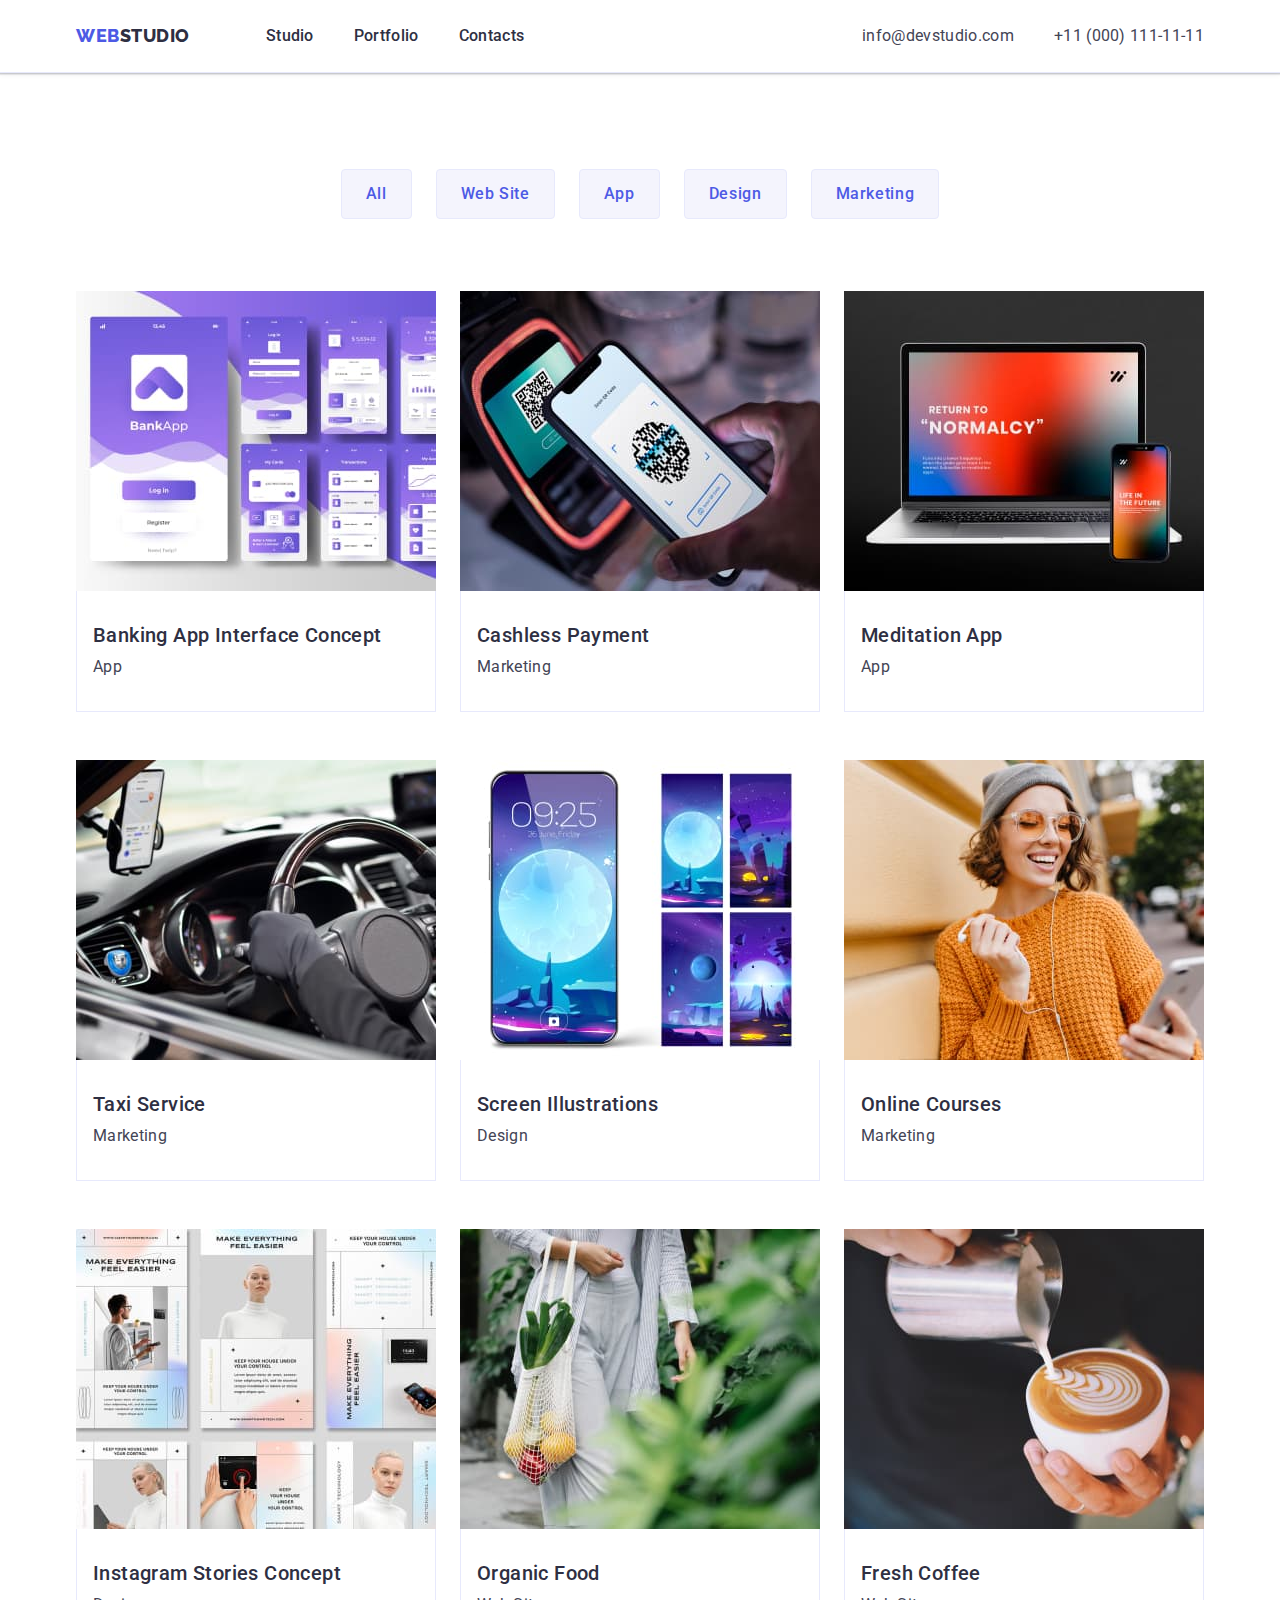
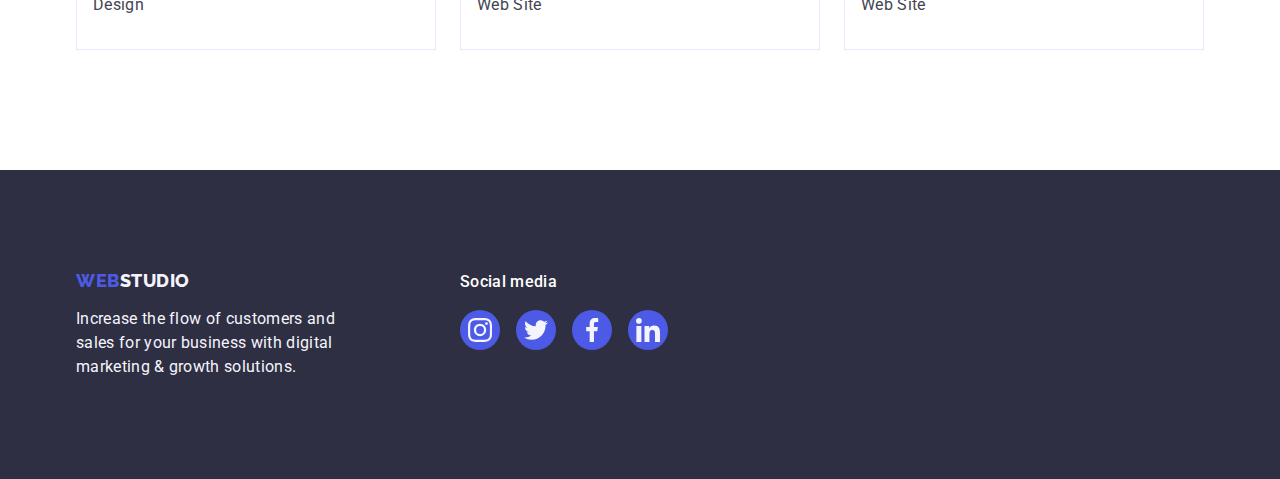
==== portfolio.html @ 5c117df6 "Initial commit" ====
<!DOCTYPE html>
<html lang="en">
<head>
    <meta charset="UTF-8">
    <meta http-equiv="X-UA-Compatible" content="IE=edge">
    <meta name="viewport" content="width=device-width, initial-scale=1.0">
    <title>hw-02</title>
    <link rel="stylesheet" href="https://cdn.jsdelivr.net/npm/modern-normalize@1.1.0/modern-normalize.min.css">
    <link rel="stylesheet" href="./css/styles.css">
    <link rel="preconnect" href="https://fonts.googleapis.com">
    <link rel="preconnect" href="https://fonts.gstatic.com" crossorigin>
    <link href="https://fonts.googleapis.com/css2?family=Raleway:wght@800&family=Roboto:wght@400;500;700;900&display=swap" rel="stylesheet">
    
</head>
<body>
    <header class="head">
        <div class="head-box container">
          <!-- nav -->
          <nav class="navigation">
            <!-- logo -->
            <a class="logo link" href="./index.html">Web<span class="colored-studio">Studio</span></a>
            <!-- navigation -->
            <ul class="list nav-list">
              <li><a class="pages link" href="./index.html">Studio</a></li>
              <li><a class="pages link" href="./portfolio.html">Portfolio</a></li>
              <li><a class="pages link" href="">Contacts</a></li>
            </ul>
          </nav>
          <!-- contact -->
          <address class="contact">
            <ul class="list contact-ul">
              <li><a class="contact-list link" href="mailto:info@devstudio.com">info@devstudio.com</a></li>
              <li><a class="contact-list link" href="tel:+110001111111">+11 (000) 111-11-11</a></li>
            </ul>
          </address>
        </div>
         
        </header>
      <!-- main information -->
      <main>
        <section class="section-main">
            <div class="container">
                <h1 class="hidden">Portfolio</h1>
                <ul class="list filter-btn">
                    <li><button class="btn" type="button">All</button></li>
                    <li><button class="btn" type="button">Web Site</button></li>
                    <li><button class="btn" type="button">App</button></li>
                    <li><button class="btn" type="button">Design</button></li>
                    <li><button class="btn" type="button">Marketing</button></li>
                </ul>
                <ul class="list catalog-ul">
                    <li class="catalog-list">
                        <a class="portfolio-catalog link" href="">
                            <img src="./images/img-portfolio-8.jpg" alt="Image not found"/>
                            <div class="catalog-item">
                                <h2 class="title-list catalog-title">Banking App Interface Concept</h2>
                                <p class="color-list text-sections">App</p>
                            </div>
                        </a>
                   
                    </li>
                    <li class="catalog-list">
                        <a class="portfolio-catalog link" href="">
                        <img src="./images/img-portfolio-7.jpg" alt="Image not found"/>
                        <div class="catalog-item">
                             <h2 class="title-list catalog-title">Cashless Payment</h2> 
                            <p class="color-list text-sections">Marketing</p>
                        </div>
                        </a>
                    
                    </li>
                    <li class="catalog-list">
                        <a class="portfolio-catalog link" href="">
                        <img src="./images/img-portfolio-6.jpg" alt="Image not found"/>
                        <div class="catalog-item">
                             <h2 class="title-list catalog-title">Meditation App</h2> 
                            <p class="color-list text-sections">App</p>
                            </div>
                        </a>
                    </li>
                    <li class="catalog-list">
                        <a class="portfolio-catalog link" href="">
                        <img src="./images/img-portfolio-5.jpg" alt="Image not found"/>
                        <div class="catalog-item">
                             <h2 class="title-list catalog-title">Taxi Service</h2> 
                            <p class="color-list text-sections">Marketing</p>
                            </div>
                        </a>
                    </li>
                    <li class="catalog-list">
                        <a class="portfolio-catalog link" href="">
                        <img src="./images/img-portfolio-4.jpg" alt="Image not found"/>
                        <div class="catalog-item">
                             <h2 class="title-list catalog-title">Screen Illustrations</h2> 
                            <p class="color-list text-sections">Design</p>
                            </div>
                        </a>
                    </li>
                    <li class="catalog-list">
                        <a class="portfolio-catalog link" href="">
                        <img src="./images/img-portfolio-3.jpg" alt="Image not found"/>
                        <div class="catalog-item">
                             <h2 class="title-list catalog-title">Online Courses</h2> 
                            <p class="color-list text-sections">Marketing</p>
                            </div>
                        </a>
                    </li>
                    <li class="catalog-list">
                        <a class="portfolio-catalog link" href="">
                        <img src="./images/img-portfolio-2.jpg" alt="Image not found"/>
                        <div class="catalog-item">
                             <h2 class="title-list catalog-title">Instagram Stories Concept</h2> 
                            <p class="color-list text-sections">Design</p>
                            </div>
                        </a>
                    </li>
                    <li class="catalog-list">
                        <a class="portfolio-catalog link" href="">
                        <img src="./images/img-portfolio-1.jpg" alt="Image not found"/>
                        <div class="catalog-item">
                             <h2 class="title-list catalog-title">Organic Food</h2> 
                            <p class="color-list text-sections">Web Site</p>
                            </div>
                        </a>
                    </li>
                    <li class="catalog-list">
                        <a class="portfolio-catalog link" href="">
                        <img src="./images/img-portfolio.jpg" alt="Image not found"/>
                        <div class="catalog-item">
                             <h2 class="title-list catalog-title">Fresh Coffee</h2> 
                            <p class="color-list text-sections">Web Site</p>
                            </div>
                        </a>
                    </li>
                </ul>
            </div>
   
        </section>
       


      </main>
      <!-- footer -->
      <footer class="foot">
        <div class="container foot-box">
          <div class="foot-box-one">
            <a class="logo link foot-link" href="./index.html">Web<span class="footer-studio">Studio</span></a>
            <p class="footer-studio foot-text">Increase the flow of customers and sales for your business with digital marketing & growth solutions.</p>
          </div>
          <div class="foot-sm">
            <p class="social-media">Social media</p>
            <!-- Social icons -->
            <ul class=" social-ul social-ul-footer list">
              <li class="social-li"> 
                <a class="social-box social-box-footer" href="https://www.instagram.com/" target="_blank" rel="noopener noreferrer">
                  <svg class="social" width="24" height="24">
                    <use href="./images/icons.svg#icon-instagram"></use>
                  </svg>
                </a>
              </li>
              <li class="social-li"> 
                <a class="social-box social-box-footer" href="https://twitter.com/twe" target="_blank" rel="noopener noreferrer">
                  <svg class="social" width="24" height="24">
                    <use href="./images/icons.svg#icon-twitter"></use>
                  </svg>
                </a>
              </li>
              <li class="social-li"> 
                <a class="social-box social-box-footer" href="https://www.linkedin.com/feed/" target="_blank" rel="noopener noreferrer">
                  <svg class="social" width="24" height="24">
                    <use href="./images/icons.svg#icon-facebook"></use>
                  </svg>
                </a>
              </li>
              <li class="social-li"> 
                <a class="social-box social-box-footer" href="https://uk-ua.facebook.com/" target="_blank" rel="noopener noreferrer">
                  <svg class="social" width="24" height="24">
                    <use href="./images/icons.svg#icon-linkedin"></use>
                  </svg>
                </a>
              </li>
            </ul>
          </div>
      </div>
        
      </footer>
</body>
</html>
---- css/styles.css ----
:root{
    --white-color:#fff;
    --slate-color:#434455;
    --iris-color:#4d5ae5;
    --navy-blye-color:#2e2f42;
    --ocean-color:#404bbf;
    --white-color:#fff;
    --cloud-color:#f4f4fd;
    --cornflower-color:#e7e9fc;
    --light-slate-color:#8E8F99;
    --green-color:#31D0AA;
}

body{
    background-color: var(--white-color);
    font-family: "Roboto", sans-serif;
    color: var(--slate-color);
}
h1,
h2,
h3,
h4,
p,
li{
    margin-top: 0;
    margin-bottom: 0;
    padding: 0;
}
.container{
    width: 1158px;
    padding: 0 15px;
    margin: 0 auto;
    
}
img {
    display: block;
}
.head{
    border-bottom: 1px solid var(--cornflower-color);
    box-shadow:0px 2px 1px rgba(46, 47, 66, 0.08), 0px 1px 1px rgba(46, 47, 66, 0.16), 0px 1px 6px rgba(46, 47, 66, 0.08);
}
.head-box{
    display: flex;
    align-items: center;

}

.navigation{
    display: flex; 
    align-items: center;
}
.logo{
    font-family: "Raleway", sans-serif;
    font-weight: 800;
    font-size: 18px;
    line-height: 1.17;
    letter-spacing: 0.03em;
    text-transform: uppercase;
    color:var(--iris-color);
    margin-right: 76px;

}
.link{
    text-decoration: none
}
.list{
    list-style: none;

}

.colored-studio{
    color: var(--navy-blye-color);
}
.contact{
    font-style: normal;
    margin-left: auto;
}
.nav-list{
    display: flex;
    gap: 40px;
    padding-left: 0;
    margin: 0;
}
.pages{
    display: block;
    font-weight: 500;
    font-size: 16px;
    line-height: 1.5;
    letter-spacing: 0.02em;
    color:var(--navy-blye-color);
    padding-top: 24px;
    padding-bottom: 24px;

}
.contact-ul{
    display: flex;
    gap: 40px;
    padding: 0;
    margin: 0;
}
.contact-list{
    font-size: 16px;
    line-height: 1.5;
    letter-spacing: 0.02em;
    color:var(--slate-color) ;
    padding-top: 24px;
    padding-bottom: 24px;
}
.color-list{
    color:var(--slate-color) ;
}

.pages:hover, .pages:focus,
.contact-list:hover, .contact-list:focus{
    color:  var(--ocean-color);
}
.section-one{
    background-image: linear-gradient(rgba(46, 47, 66, 0.7), rgba(46, 47, 66, 0.7)), url(../images/people-office.jpg); 
    padding-top: 188px;
    padding-bottom: 188px;
    max-width: 1440px;
    background-repeat: no-repeat;
    background-position: center;
    background-size: cover;
    margin: 0 auto;
}
.heading{
    font-size: 56px;
    line-height: 1.07;
    text-align: center;
    letter-spacing: 0.02em;
    color:var(--white-color);
    max-width: 496px; 
    margin-left: auto;
    margin-right: auto;
    margin-bottom: 48px;
}
.button-one{
    background-color: var(--iris-color);
    font-family: "Roboto", sans-serif;
    font-weight: 500;
    font-size: 16px;
    line-height: 1.5;
    letter-spacing: 0.04em ;
    color: var(--white-color);
    cursor: pointer;
    display: block;
    min-width: 169px;
    height: 56px;
    border: none;
    background-color: var(--iris-color); 
    border-radius: 4px;
    margin-left: auto;
    margin-right: auto;
}
.button-one:hover, .button-one:focus{
    background-color: var(--ocean-color) 
}
.section-two{
    padding-top: 120px;
    padding-bottom: 120px;
}
.hidden{
    position: absolute;
    width: 1px;
    height: 1px;
    margin: -1px;
    border: 0;
    padding: 0;
    white-space: nowrap;
    clip-path: inset(100%);
    clip: rect(0 0 0 0);
    overflow: hidden;
}
.sc-two-ul{
    display: flex;
    gap: 24px;
    margin-top: 0;
    margin-bottom: 0;
    padding: 0;
}
.sc-two-lists{
    width: calc((100% - 3 * 24px) / 4);
}
.sc-two-box{
    display: flex;
    justify-content: center;
    padding-top: 20px;
    padding-bottom: 20px;
    background-color: var(--cloud-color);
    border-radius: 4px;
    margin-bottom: 8px;
    align-items: center;
    height: 112px;
}

.title-list{
    font-weight: 500;
    font-size: 20px;
    line-height: 1.2;
    letter-spacing: 0.02em;
    color:var(--navy-blye-color);
    margin-top: 0;
    margin-bottom: 0;
    padding: 0;
}
.sc-two-title{
    margin-bottom: 8px;
}
.text-sections{
    font-size: 16px;
    line-height: 1.5;
    letter-spacing: 0.02em;

}
.section-three{
    padding-bottom: 120px;
}
.title-sections{
    font-size: 36px;
    line-height: 1.11;
    text-align: center;
    letter-spacing: 0.02em;
    text-transform: capitalize;
    color:var(--navy-blye-color);
    margin-top: 0;
}
.sc-three-title{
    margin-bottom: 72px
}
.sc-three-ul{
    display: flex; 
    gap: 24px;
    margin-top: 0;
    margin-bottom: 0;
    padding: 0;
}
.sc-three-list{
    width: calc((100% - 48px) / 3); 
}
.section-four{
    background-color: var(--cloud-color);
    padding-top: 120px;
    padding-bottom: 120px;

}
.title-mb{
    margin-bottom: 72px;
    line-height: 1.1;
}
.sc-four-ul{
    display: flex; 
    gap: 24px;
    margin-top: 0;
    margin-bottom: 0;
    padding: 0;
}
.list-four{
    width: calc((100% - 72px) / 4);
    background-color: var(--white-color);
    border-top-left-radius: 0px; 
    border-top-right-radius: 0px; 
    border-bottom-right-radius: 4px; 
    border-bottom-left-radius: 4px;
    box-shadow:0px 1px 6px rgba(46, 47, 66, 0.08), 0px 1px 1px rgba(46, 47, 66, 0.16), 0px 2px 1px rgba(46, 47, 66, 0.08); 
}
.sc-four-box{
    padding-top: 32px;
    padding-bottom: 32px; 


}
.social{
    fill:var(--cloud-color);
}
.sc-four-name{
    text-align: center; 
    margin-bottom: 8px;
}
.sc-four-text{
    text-align: center;
    margin-bottom: 8px;
}
.social-ul{
    display: flex;
    padding: 0;
    margin: 0;
    justify-content: center;
    gap: 24px;
}

.social-box{
   
    display: flex;
    width: 40px;
    height: 40px;
    border-radius: 50%;
    background: var(--iris-color);
    justify-content: center;
    align-items: center;
}
.social-box:hover,
.social-box:focus{
    background-color: var(--ocean-color);
}
.social-box-footer:hover,
.social-box-footer:focus{
    background-color: var(--green-color);
}

.section-five{
    padding-top: 120px;
    padding-bottom: 120px;
}
.sc-five-ul{
    display: flex;
    padding: 0;
    margin: 0;
    justify-content: center;
    gap: 24px;
}
.sc-five-icons{
    display: flex;
    width:168px;
    height:88px;
    border: 1px solid var(--light-slate-color);
    border-radius: 4px;
    justify-content: center;
    align-items: center;
    color: var(--light-slate-color);
}
.sc-five-icons:hover,
.sc-five-icons:focus{
    border: 1px solid var(--ocean-color);
    color:var(--ocean-color);
}
.customers-icons{
    fill: currentColor; 
}

.foot{
    
    background-color:var(--navy-blye-color);
    padding-top: 100px;
    padding-bottom: 100px;
}
.foot-link{
    display: inline-block;
    margin-bottom: 16px;
    margin-right: 0;
}
.foot-text{
    max-width: 264px;
    font-family: 'Roboto';
    font-style: normal;
    font-weight: 400;
    font-size: 16px;
    line-height: 24px;
    letter-spacing: 0.02em;
    color: var(--cloud-color);
}
.foot-box{
    display: flex;
    align-items: baseline;
   
}
.footer-studio{
    color: var(--cloud-color);
}
.foot-box-one{
    margin-right: 120px;
}

.social-ul-footer{
    gap: 16px;
}

.social-media{
font-family: 'Roboto';
font-style: normal;
font-weight: 500;
font-size: 16px;
line-height: 24px;
letter-spacing: 0.02em;
color: var(--white-color);
margin-bottom: 16px;
}
.section-main{
    padding-top: 96px; 
    padding-bottom: 120px;
}
.filter-btn{
    display: flex;
    justify-content: center;
    gap: 24px;
    margin-bottom: 72px;
    margin-top: 0;
    padding: 0;
}
.btn{
    font-family: "Roboto", sans-serif;
    font-weight: 500;
    font-size: 16px;
    line-height: 1.5;
    letter-spacing: 0.04em;
    color:var(--iris-color);
    background-color:var(--cloud-color);
    cursor: pointer;
    padding-top: 12px;
    padding-bottom: 12px; 
    padding-left: 24px; 
    padding-right: 24px;
    border: 1px solid var(--cornflower-color);
    border-radius: 4px;
}
.btn:hover, .btn:focus{
    box-shadow: 0px 3px 1px rgba(0, 0, 0, 0.1), 0px 2px 1px rgba(0, 0, 0, 0.08), 0px 2px 2px rgba(0, 0, 0, 0.12);
    color: var(--white-color);
    background-color: var(--ocean-color) ;
    border: 1px solid transparent;
}

.catalog-ul{
    display: flex;
    flex-wrap: wrap;
    column-gap: 24px; 
    row-gap: 48px;
    margin-top: 0;
    margin-bottom: 0;
    padding: 0;
}
.portfolio-catalog{
    display: block;
}
.portfolio-catalog:hover,
.portfolio-catalog:focus{box-shadow:0px 1px 6px rgba(46, 47, 66, 0.08), 0px 1px 1px rgba(46, 47, 66, 0.16), 0px 2px 1px rgba(46, 47, 66, 0.08); }
.catalog-list{
    flex-basis: calc((100% - 48px) / 3);
}
.catalog-item{
    padding: 32px 16px;
    border: 1px solid var(--cornflower-color);
    border-top: none;
 
}
.catalog-title{
    margin-bottom: 8px
}
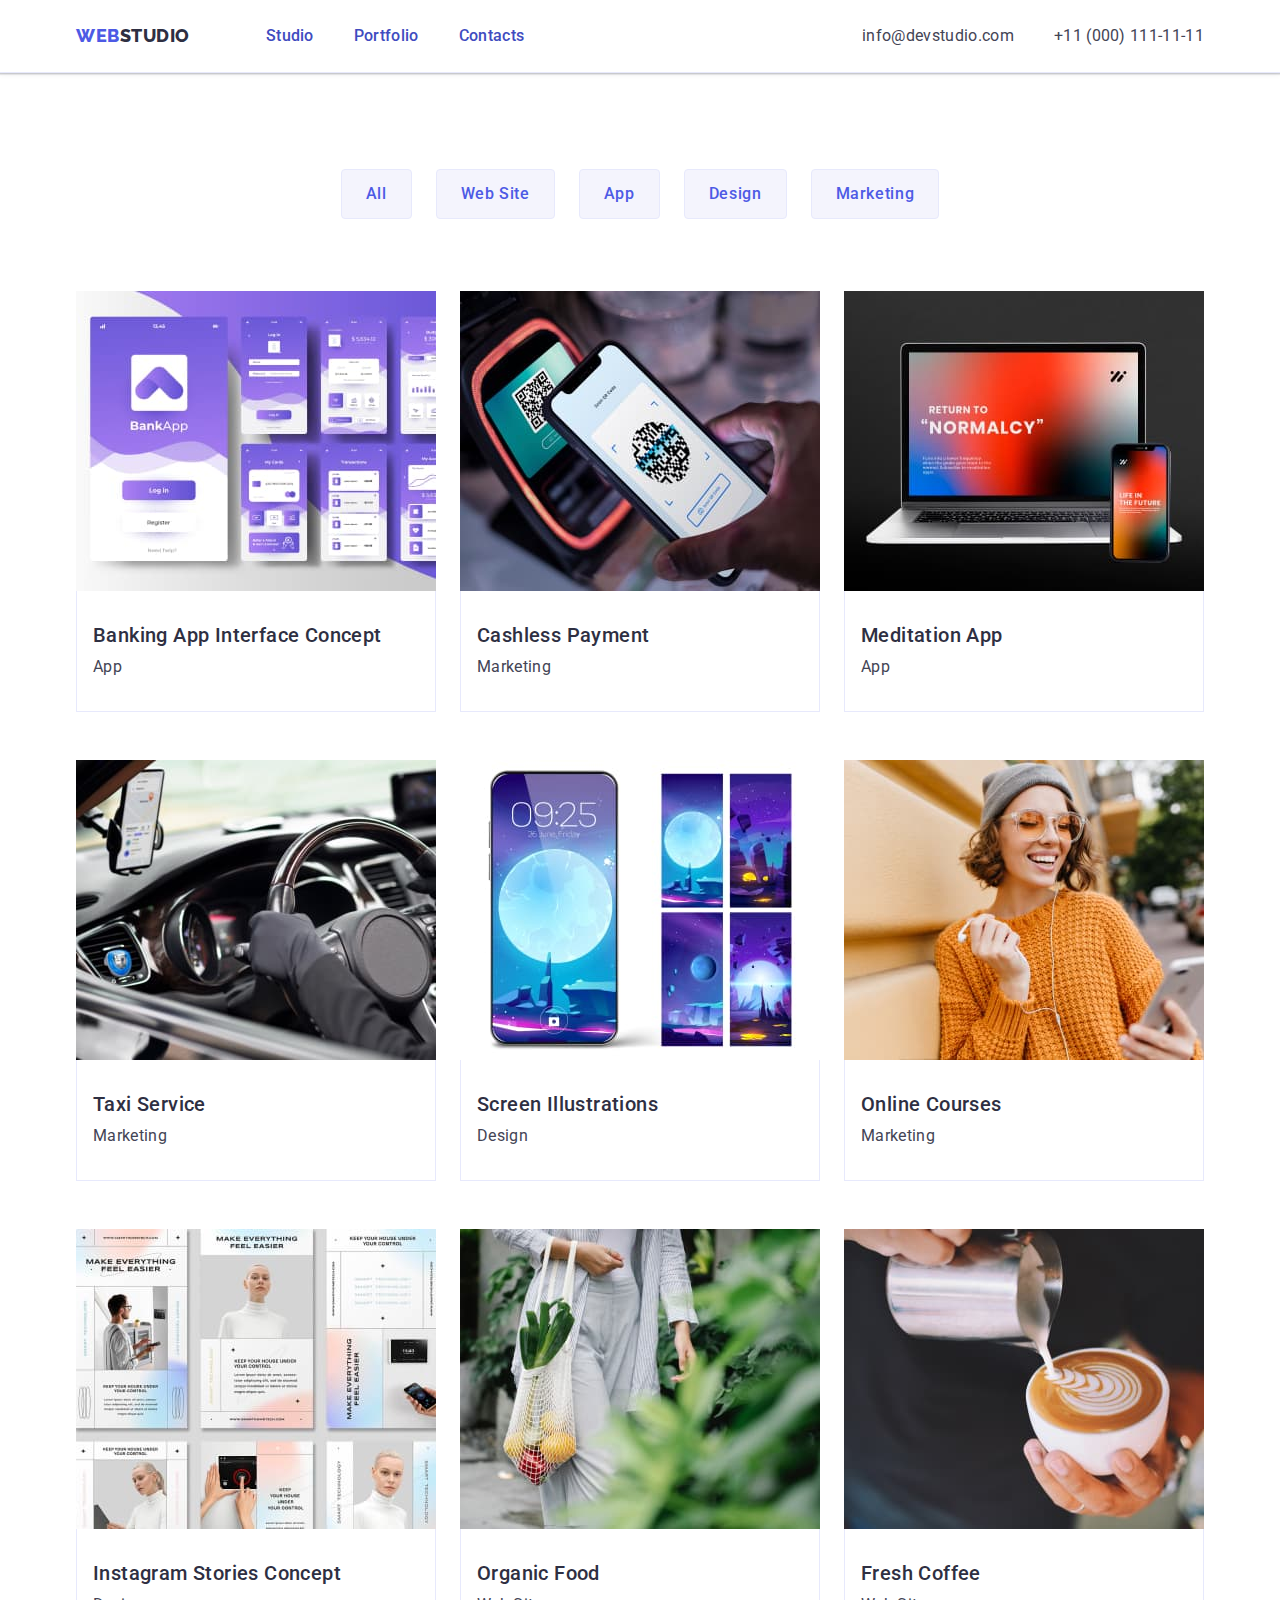
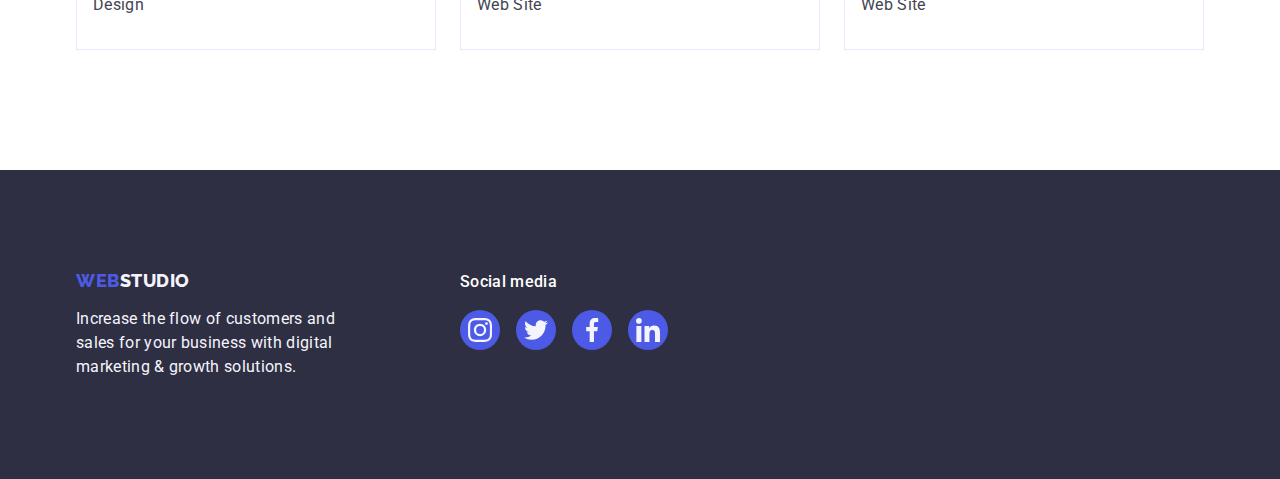
==== commit 23caa982: "a" ====
--- a/portfolio.html
+++ b/portfolio.html
@@ -184,5 +184,6 @@
       </div>
         
       </footer>
+      <script src="./js/modal.js"></script>
 </body>
 </html>--- a/css/styles.css
+++ b/css/styles.css
@@ -83,6 +83,7 @@
     margin: 0;
 }
 .pages{
+    position: relative;
     display: block;
     font-weight: 500;
     font-size: 16px;
@@ -91,7 +92,17 @@
     color:var(--navy-blye-color);
     padding-top: 24px;
     padding-bottom: 24px;
-
+    color: #404bbf; 
+    transition :250ms cubic-bezier(0.4, 0, 0.2, 1) ;
+}
+.pages::after{
+    content: '' ;
+    position: absolute; 
+    left: 0;
+    bottom: -1px;
+    height: 4px;
+    background-color: #404bbf; 
+    border-radius: 2px; 
 }
 .contact-ul{
     display: flex;
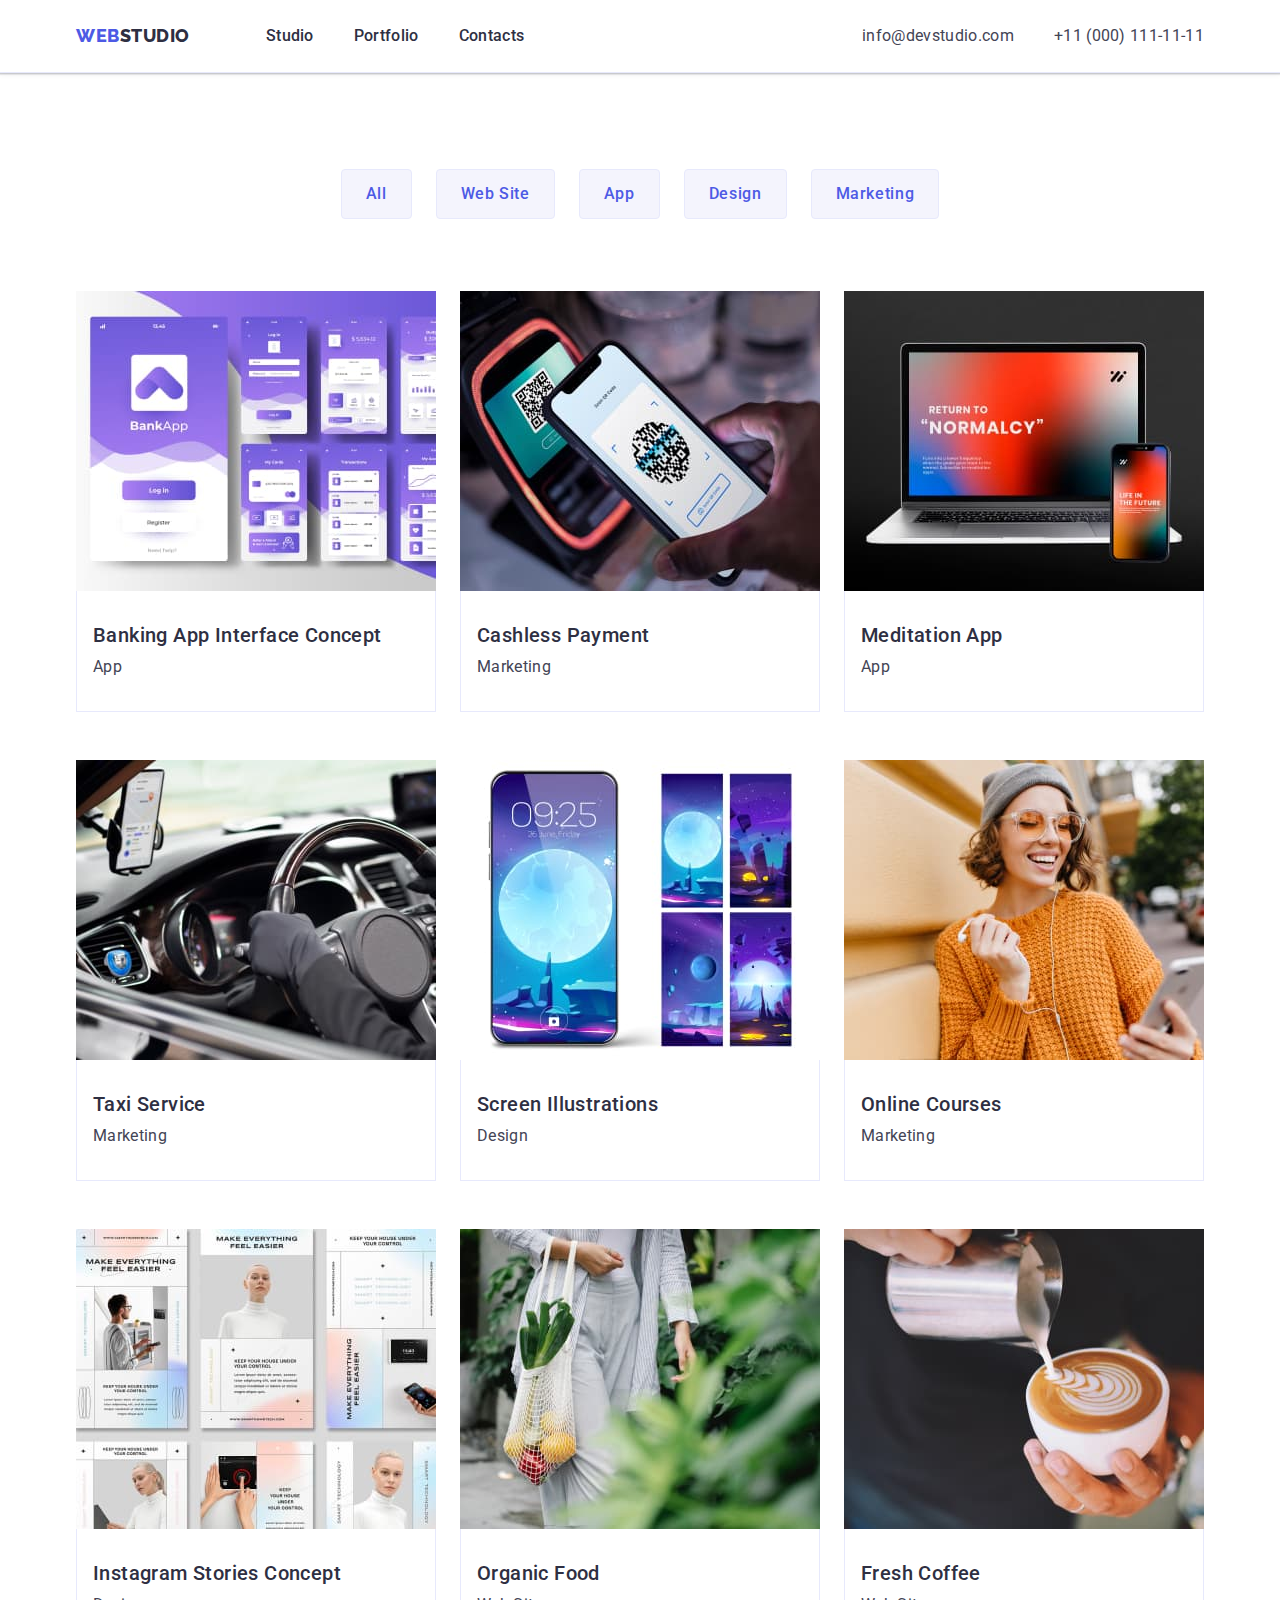
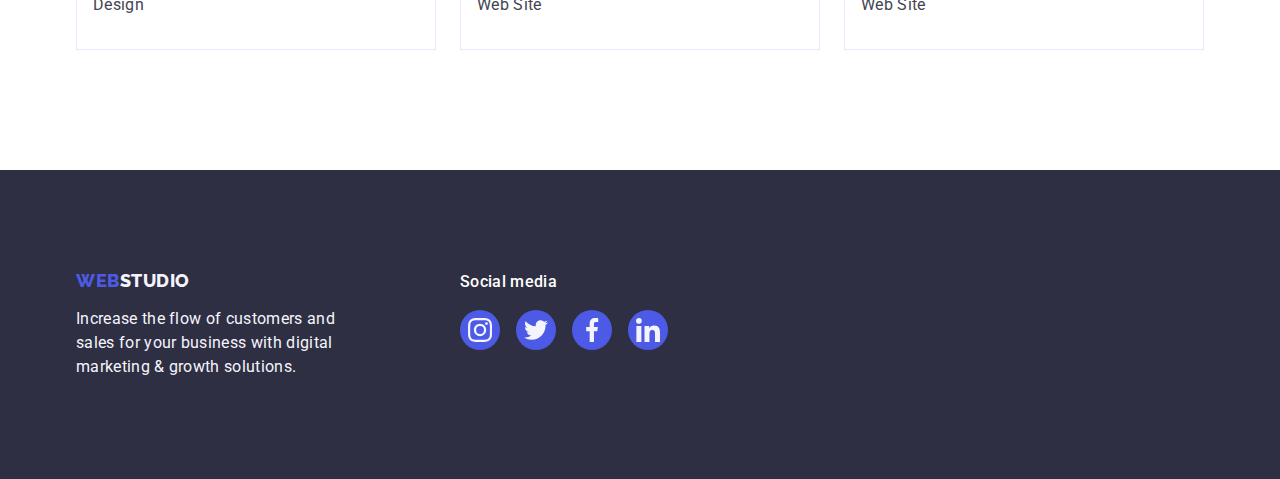
==== commit 2c99f12e: "c" ====
--- a/portfolio.html
+++ b/portfolio.html
@@ -184,6 +184,6 @@
       </div>
         
       </footer>
-      <script src="./js/modal.js"></script>
+
 </body>
 </html>--- a/css/styles.css
+++ b/css/styles.css
@@ -10,6 +10,7 @@
     --cornflower-color:#e7e9fc;
     --light-slate-color:#8E8F99;
     --green-color:#31D0AA;
+    --maybe-white:#fcfcfc;
 }
 
 body{
@@ -92,7 +93,6 @@
     color:var(--navy-blye-color);
     padding-top: 24px;
     padding-bottom: 24px;
-    color: #404bbf; 
     transition :250ms cubic-bezier(0.4, 0, 0.2, 1) ;
 }
 .pages::after{
@@ -101,7 +101,7 @@
     left: 0;
     bottom: -1px;
     height: 4px;
-    background-color: #404bbf; 
+    background-color: var(--ocean-color); 
     border-radius: 2px; 
 }
 .contact-ul{
@@ -117,6 +117,8 @@
     color:var(--slate-color) ;
     padding-top: 24px;
     padding-bottom: 24px;
+    transition :250ms cubic-bezier(0.4, 0, 0.2, 1) ;
+    
 }
 .color-list{
     color:var(--slate-color) ;
@@ -164,6 +166,7 @@
     border-radius: 4px;
     margin-left: auto;
     margin-right: auto;
+    transition :background-color 250ms cubic-bezier(0.4, 0, 0.2, 1); 
 }
 .button-one:hover, .button-one:focus{
     background-color: var(--ocean-color) 
@@ -310,6 +313,7 @@
     background: var(--iris-color);
     justify-content: center;
     align-items: center;
+    transition :background-color 250ms cubic-bezier(0.4, 0, 0.2, 1); 
 }
 .social-box:hover,
 .social-box:focus{
@@ -340,6 +344,7 @@
     justify-content: center;
     align-items: center;
     color: var(--light-slate-color);
+    transition : border-color 250ms cubic-bezier(0.4, 0, 0.2, 1), color 250ms cubic-bezier(0.4, 0, 0.2, 1); 
 }
 .sc-five-icons:hover,
 .sc-five-icons:focus{
@@ -458,3 +463,60 @@
 .catalog-title{
     margin-bottom: 8px
 }
+.modal-box{
+    position: fixed;
+    top: 0;
+    left: 0;
+    width: 100%;
+    height: 100%;
+    background-color: rgba(46, 47, 66, 0.4);
+    transition: opacity 250ms cubic-bezier(0.4, 0, 0.2, 1), visibility 250ms cubic-bezier(0.4, 0, 0.2, 1);
+
+}
+.is-hidden{
+    opacity: 0;
+    visibility: hidden;
+    pointer-events: none; 
+}
+.modal-window{
+    position: absolute;
+    top: 50%;
+    left: 50%;
+    transform: translate(-50%, -50%) scale(1); 
+    width: 408px;
+    min-height: 576px;
+    background: var(--maybe-white); 
+    box-shadow:0px 1px 1px rgba(0, 0, 0, 0.14), 0px 1px 3px rgba(0, 0, 0, 0.12), 0px 2px 1px rgba(0, 0, 0, 0.2);
+    border-radius: 4px; 
+    transition: transform 250ms cubic-bezier(0.4, 0, 0.2, 1);
+}
+.modal-button{
+    position: absolute; 
+    top:24px;
+    right: 24px;
+    width: 24px;
+    height: 24px;
+    border-radius: 50%;
+    display: flex; 
+    align-items: center;
+    justify-content: center; 
+    background-color: var(--cornflower-color); 
+    border: 1px solid rgba(0, 0, 0, 0.1); 
+    padding: 0; 
+    cursor: pointer; 
+    transition: background-color 250ms cubic-bezier(0.4, 0, 0.2, 1), border 250ms cubic-bezier(0.4, 0, 0.2, 1);
+}
+.modal-button:hover,
+.modal-button:focus{
+    background-color: var(--ocean-color);
+    border: none; 
+    fill: var(--white-color);
+}
+.modal-close-svg{
+    transition: fill 250ms cubic-bezier(0.4, 0, 0.2, 1); 
+}
+.modal-close-svg:hover,
+.modal-close-svg:focus{
+    fill: currentColor; 
+    fill: var(--white-color);
+}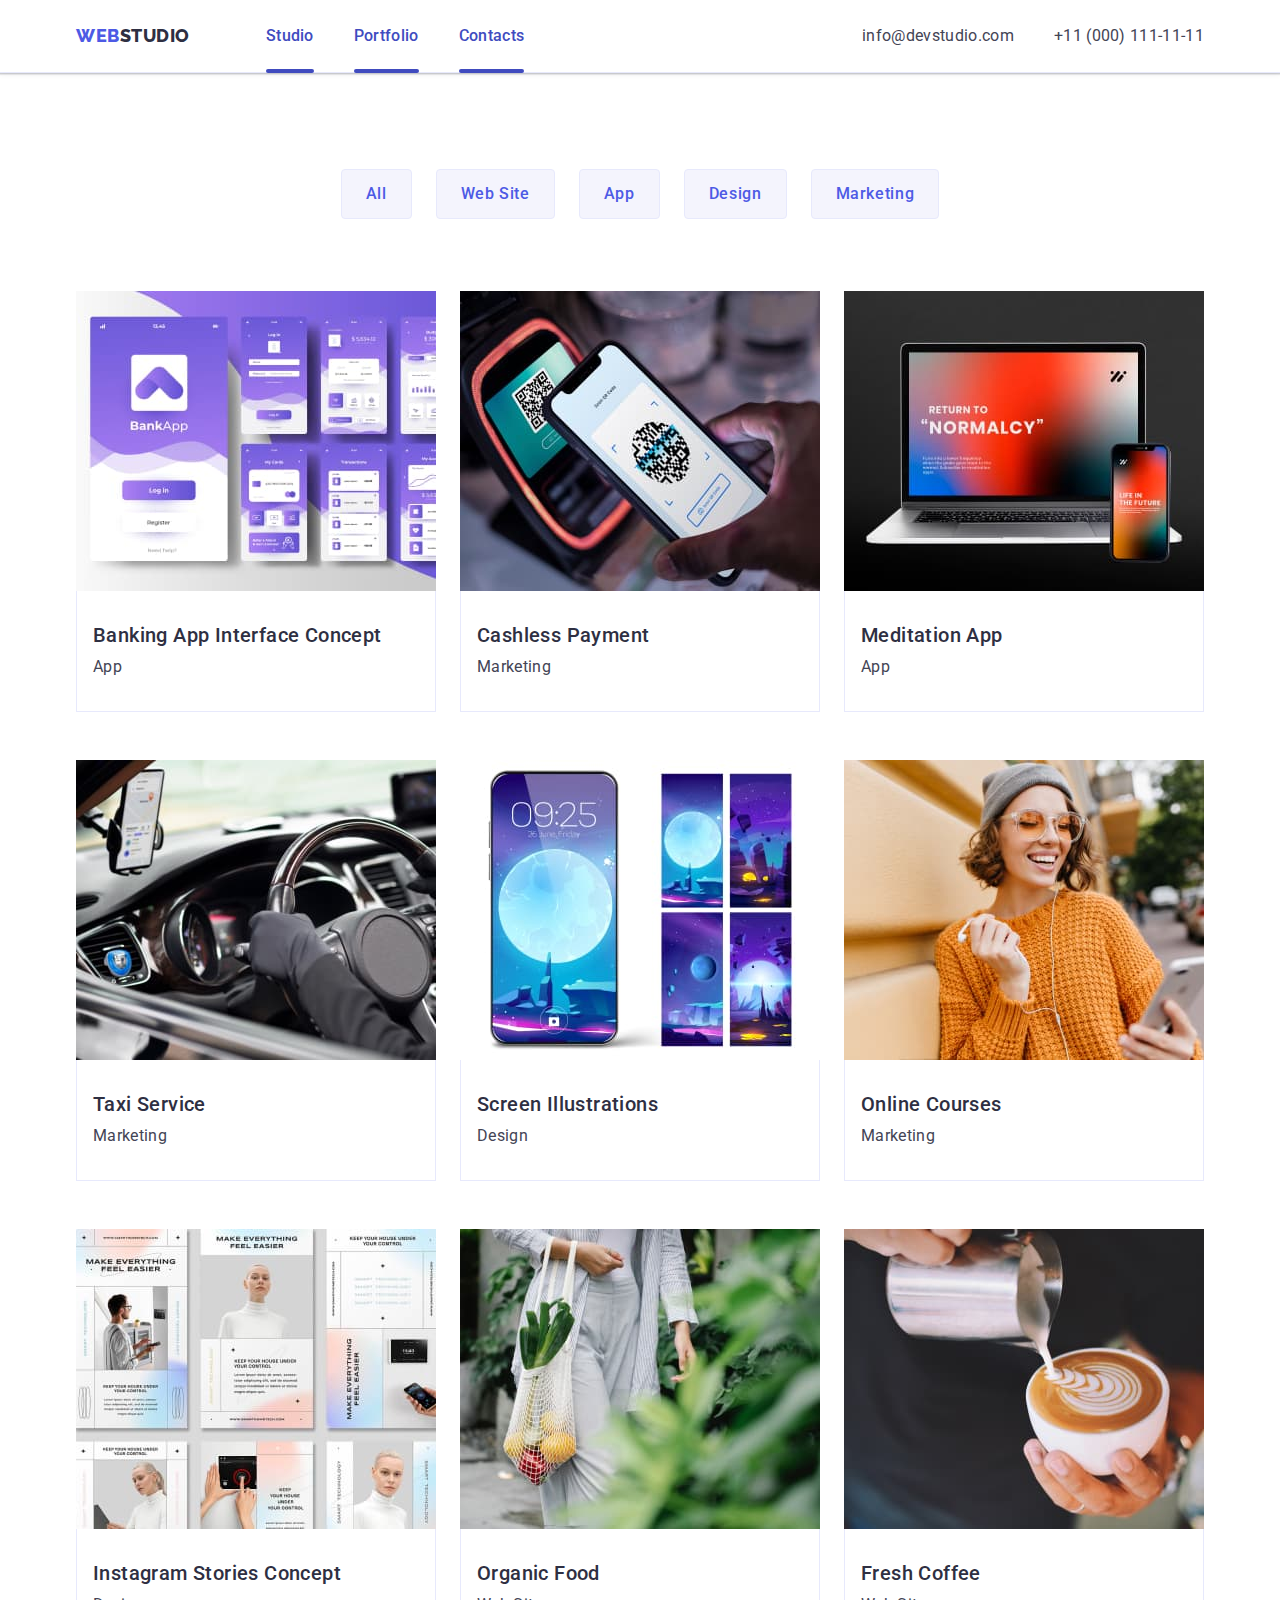
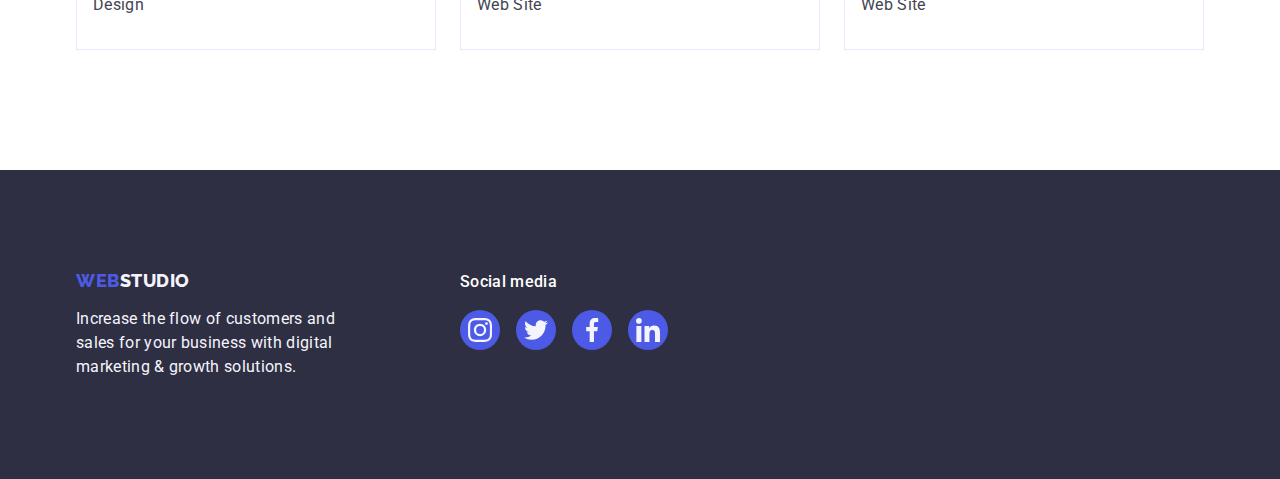
==== commit f1913538: "c" ====
--- a/portfolio.html
+++ b/portfolio.html
@@ -21,9 +21,9 @@
             <a class="logo link" href="./index.html">Web<span class="colored-studio">Studio</span></a>
             <!-- navigation -->
             <ul class="list nav-list">
-              <li><a class="pages link" href="./index.html">Studio</a></li>
-              <li><a class="pages link" href="./portfolio.html">Portfolio</a></li>
-              <li><a class="pages link" href="">Contacts</a></li>
+              <li><a class="pages link active" href="./index.html">Studio</a></li>
+              <li><a class="pages link active" href="./portfolio.html">Portfolio</a></li>
+              <li><a class="pages link active" href="">Contacts</a></li>
             </ul>
           </nav>
           <!-- contact -->
@@ -51,7 +51,14 @@
                 <ul class="list catalog-ul">
                     <li class="catalog-list">
                         <a class="portfolio-catalog link" href="">
+                            <div  class="box-text">
                             <img src="./images/img-portfolio-8.jpg" alt="Image not found"/>
+                            <p class="text-animations">
+                    14 Stylish and User-Friendly App Design Concepts · Task
+                    Manager App · Calorie Tracker App · Exotic Fruit Ecommerce
+                    App · Cloud Storage App
+                        </p>
+                            </div>
                             <div class="catalog-item">
                                 <h2 class="title-list catalog-title">Banking App Interface Concept</h2>
                                 <p class="color-list text-sections">App</p>
@@ -61,7 +68,14 @@
                     </li>
                     <li class="catalog-list">
                         <a class="portfolio-catalog link" href="">
+                            <div  class="box-text">
                         <img src="./images/img-portfolio-7.jpg" alt="Image not found"/>
+                        <p class="text-animations">
+                    14 Stylish and User-Friendly App Design Concepts · Task
+                    Manager App · Calorie Tracker App · Exotic Fruit Ecommerce
+                    App · Cloud Storage App
+                        </p>
+                            </div>
                         <div class="catalog-item">
                              <h2 class="title-list catalog-title">Cashless Payment</h2> 
                             <p class="color-list text-sections">Marketing</p>
@@ -71,7 +85,14 @@
                     </li>
                     <li class="catalog-list">
                         <a class="portfolio-catalog link" href="">
+                            <div  class="box-text">
                         <img src="./images/img-portfolio-6.jpg" alt="Image not found"/>
+                        <p class="text-animations">
+                    14 Stylish and User-Friendly App Design Concepts · Task
+                    Manager App · Calorie Tracker App · Exotic Fruit Ecommerce
+                    App · Cloud Storage App
+                        </p>
+                            </div>
                         <div class="catalog-item">
                              <h2 class="title-list catalog-title">Meditation App</h2> 
                             <p class="color-list text-sections">App</p>
@@ -80,7 +101,14 @@
                     </li>
                     <li class="catalog-list">
                         <a class="portfolio-catalog link" href="">
+                            <div  class="box-text">
                         <img src="./images/img-portfolio-5.jpg" alt="Image not found"/>
+                        <p class="text-animations">
+                    14 Stylish and User-Friendly App Design Concepts · Task
+                    Manager App · Calorie Tracker App · Exotic Fruit Ecommerce
+                    App · Cloud Storage App
+                        </p>
+                            </div>
                         <div class="catalog-item">
                              <h2 class="title-list catalog-title">Taxi Service</h2> 
                             <p class="color-list text-sections">Marketing</p>
@@ -89,7 +117,14 @@
                     </li>
                     <li class="catalog-list">
                         <a class="portfolio-catalog link" href="">
+                            <div  class="box-text">
                         <img src="./images/img-portfolio-4.jpg" alt="Image not found"/>
+                        <p class="text-animations">
+                    14 Stylish and User-Friendly App Design Concepts · Task
+                    Manager App · Calorie Tracker App · Exotic Fruit Ecommerce
+                    App · Cloud Storage App
+                        </p>
+                            </div>
                         <div class="catalog-item">
                              <h2 class="title-list catalog-title">Screen Illustrations</h2> 
                             <p class="color-list text-sections">Design</p>
@@ -98,7 +133,14 @@
                     </li>
                     <li class="catalog-list">
                         <a class="portfolio-catalog link" href="">
+                            <div  class="box-text">
                         <img src="./images/img-portfolio-3.jpg" alt="Image not found"/>
+                        <p class="text-animations">
+                    14 Stylish and User-Friendly App Design Concepts · Task
+                    Manager App · Calorie Tracker App · Exotic Fruit Ecommerce
+                    App · Cloud Storage App
+                        </p>
+                            </div>
                         <div class="catalog-item">
                              <h2 class="title-list catalog-title">Online Courses</h2> 
                             <p class="color-list text-sections">Marketing</p>
@@ -107,7 +149,14 @@
                     </li>
                     <li class="catalog-list">
                         <a class="portfolio-catalog link" href="">
+                            <div  class="box-text">
                         <img src="./images/img-portfolio-2.jpg" alt="Image not found"/>
+                        <p class="text-animations">
+                    14 Stylish and User-Friendly App Design Concepts · Task
+                    Manager App · Calorie Tracker App · Exotic Fruit Ecommerce
+                    App · Cloud Storage App
+                        </p>
+                            </div>
                         <div class="catalog-item">
                              <h2 class="title-list catalog-title">Instagram Stories Concept</h2> 
                             <p class="color-list text-sections">Design</p>
@@ -116,7 +165,14 @@
                     </li>
                     <li class="catalog-list">
                         <a class="portfolio-catalog link" href="">
+                            <div  class="box-text">
                         <img src="./images/img-portfolio-1.jpg" alt="Image not found"/>
+                        <p class="text-animations">
+                    14 Stylish and User-Friendly App Design Concepts · Task
+                    Manager App · Calorie Tracker App · Exotic Fruit Ecommerce
+                    App · Cloud Storage App
+                        </p>
+                            </div>
                         <div class="catalog-item">
                              <h2 class="title-list catalog-title">Organic Food</h2> 
                             <p class="color-list text-sections">Web Site</p>
@@ -125,7 +181,14 @@
                     </li>
                     <li class="catalog-list">
                         <a class="portfolio-catalog link" href="">
+                            <div  class="box-text">
                         <img src="./images/img-portfolio.jpg" alt="Image not found"/>
+                        <p class="text-animations">
+                    14 Stylish and User-Friendly App Design Concepts · Task
+                    Manager App · Calorie Tracker App · Exotic Fruit Ecommerce
+                    App · Cloud Storage App
+                        </p>
+                            </div>
                         <div class="catalog-item">
                              <h2 class="title-list catalog-title">Fresh Coffee</h2> 
                             <p class="color-list text-sections">Web Site</p>
--- a/css/styles.css
+++ b/css/styles.css
@@ -93,17 +93,37 @@
     color:var(--navy-blye-color);
     padding-top: 24px;
     padding-bottom: 24px;
-    transition :250ms cubic-bezier(0.4, 0, 0.2, 1) ;
-}
-.pages::after{
-    content: '' ;
-    position: absolute; 
-    left: 0;
-    bottom: -1px;
-    height: 4px;
-    background-color: var(--ocean-color); 
-    border-radius: 2px; 
-}
+    transition : color 250ms cubic-bezier(0.4, 0, 0.2, 1);
+    
+}
+.pages:hover,
+.pages:focus {
+  color: #404bbf;
+}
+.pages::after {
+  position: absolute;
+  left: 0;
+  bottom: 0;
+  content: "";
+  width: 100%;
+  height: 4px;
+  background-color: #404bbf;
+  border-radius: 2px;
+  bottom: -1px; 
+  transform: scaleX(0);
+  transition: transform 250ms cubic-bezier(0.4, 0, 0.2, 1);
+}
+.pages:hover::after,
+.pages:focus::after {
+  transform: scaleX(1);
+}
+.pages.active::after {
+    transform: scaleX(1);
+  }
+  .active {
+    color: #404bbf;
+  }
+  
 .contact-ul{
     display: flex;
     gap: 40px;
@@ -117,7 +137,7 @@
     color:var(--slate-color) ;
     padding-top: 24px;
     padding-bottom: 24px;
-    transition :250ms cubic-bezier(0.4, 0, 0.2, 1) ;
+    transition : color 250ms cubic-bezier(0.4, 0, 0.2, 1);
     
 }
 .color-list{
@@ -429,6 +449,7 @@
     padding-right: 24px;
     border: 1px solid var(--cornflower-color);
     border-radius: 4px;
+    transition :color 250ms cubic-bezier(0.4, 0, 0.2, 1), background-color 250ms cubic-bezier(0.4, 0, 0.2, 1), border-color 250ms cubic-bezier(0.4, 0, 0.2, 1), box-shadow 250ms cubic-bezier(0.4, 0, 0.2, 1); 
 }
 .btn:hover, .btn:focus{
     box-shadow: 0px 3px 1px rgba(0, 0, 0, 0.1), 0px 2px 1px rgba(0, 0, 0, 0.08), 0px 2px 2px rgba(0, 0, 0, 0.12);
@@ -448,9 +469,49 @@
 }
 .portfolio-catalog{
     display: block;
+    transition: box-shadow 250ms cubic-bezier(0.4, 0, 0.2, 1);
 }
 .portfolio-catalog:hover,
 .portfolio-catalog:focus{box-shadow:0px 1px 6px rgba(46, 47, 66, 0.08), 0px 1px 1px rgba(46, 47, 66, 0.16), 0px 2px 1px rgba(46, 47, 66, 0.08); }
+.box-text{
+    position: relative;
+    overflow: hidden;
+}
+.text-animations{
+    line-height: 1.5; 
+    letter-spacing: 0.02em; 
+    color: #f4f4fd; 
+    padding: 40px 32px; 
+    position: absolute;
+    top: 0;
+    left: 0;
+    width: 100%;
+    height: 100%;
+    background-color: #4d5ae5;
+    transform: translatey(100%);
+    transition: transform 250ms cubic-bezier(0.4, 0, 0.2, 1);
+}
+.portfolio-catalog:hover .text-animations
+ {
+  transform:translateY(0%);
+}
+
+.portfolio-catalog:focus .text-animations{
+  transform: translateY(0%);
+  
+}
+
+
+.text-animations >p {
+  width: 296px;
+  min-height: 96px;
+  line-height: 1.5;
+  font-weight: 400;
+  font-size: 16px;
+  letter-spacing: 0.02em;
+  padding: 40px 32px;
+  color: #f4f4fd;
+}
 .catalog-list{
     flex-basis: calc((100% - 48px) / 3);
 }
@@ -460,6 +521,7 @@
     border-top: none;
  
 }
+
 .catalog-title{
     margin-bottom: 8px
 }
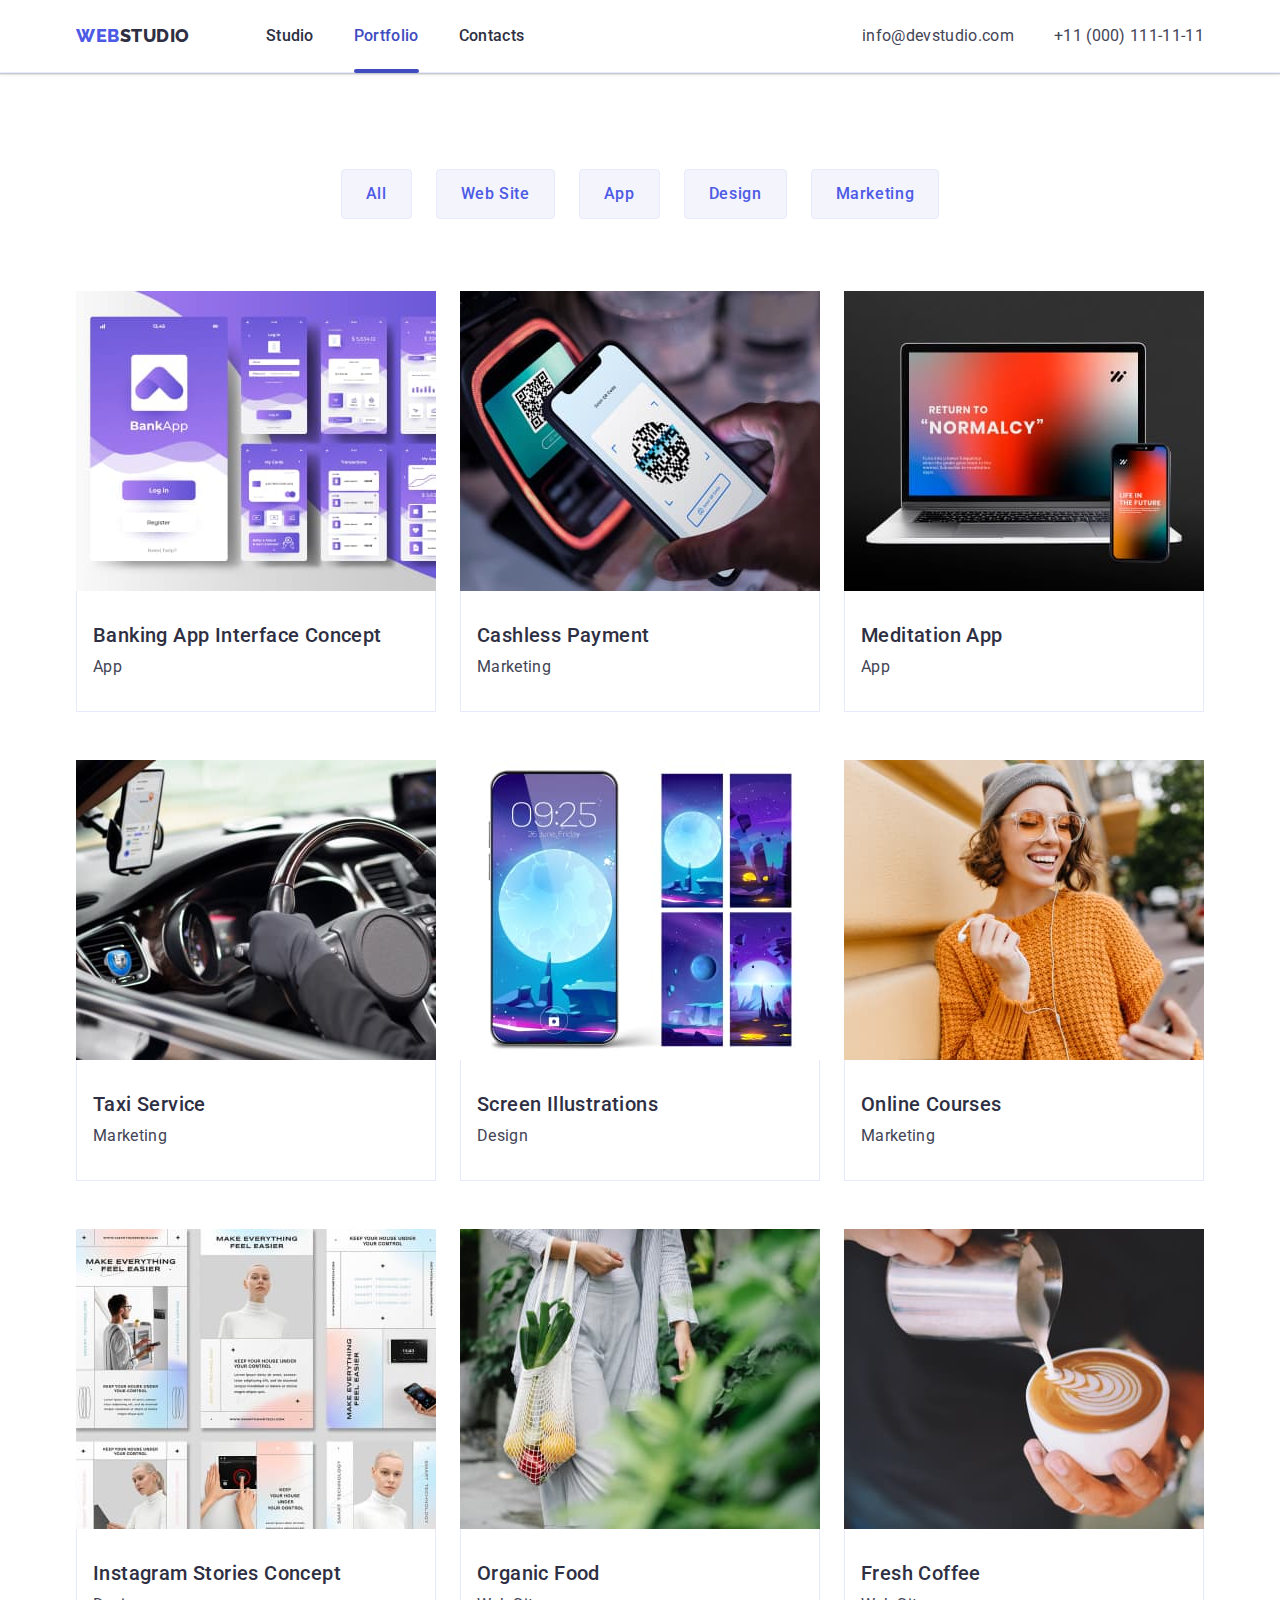
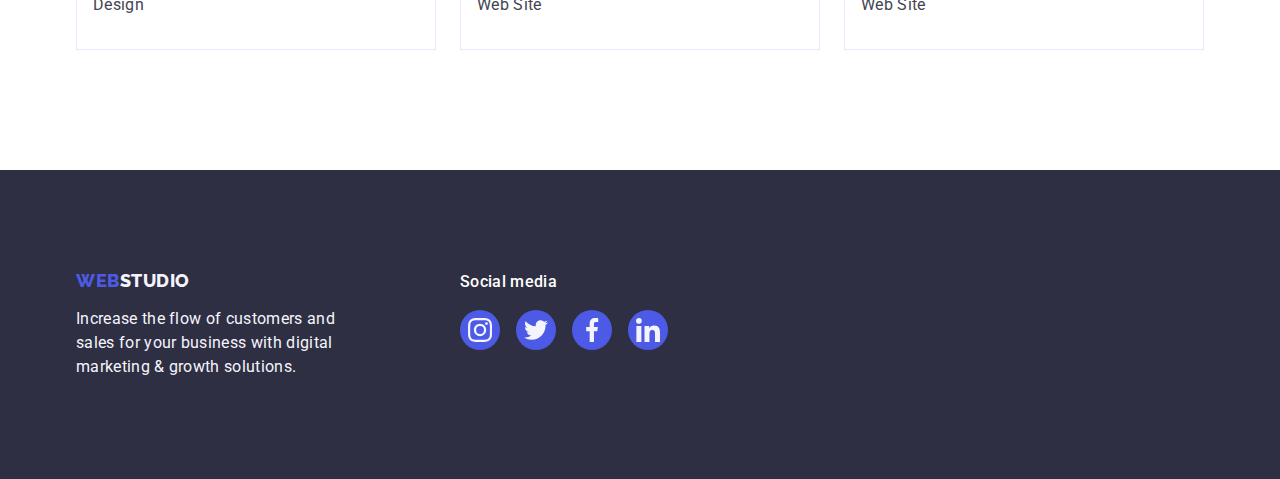
==== commit 301c80cf: "c" ====
--- a/portfolio.html
+++ b/portfolio.html
@@ -21,9 +21,9 @@
             <a class="logo link" href="./index.html">Web<span class="colored-studio">Studio</span></a>
             <!-- navigation -->
             <ul class="list nav-list">
-              <li><a class="pages link active" href="./index.html">Studio</a></li>
+              <li><a class="pages link" href="./index.html">Studio</a></li>
               <li><a class="pages link active" href="./portfolio.html">Portfolio</a></li>
-              <li><a class="pages link active" href="">Contacts</a></li>
+              <li><a class="pages link" href="">Contacts</a></li>
             </ul>
           </nav>
           <!-- contact -->
@@ -54,9 +54,7 @@
                             <div  class="box-text">
                             <img src="./images/img-portfolio-8.jpg" alt="Image not found"/>
                             <p class="text-animations">
-                    14 Stylish and User-Friendly App Design Concepts · Task
-                    Manager App · Calorie Tracker App · Exotic Fruit Ecommerce
-                    App · Cloud Storage App
+                              14 Stylish and User-Friendly App Design Concepts · Task Manager App · Calorie Tracker App · Exotic Fruit Ecommerce App · Cloud Storage App
                         </p>
                             </div>
                             <div class="catalog-item">
@@ -71,9 +69,7 @@
                             <div  class="box-text">
                         <img src="./images/img-portfolio-7.jpg" alt="Image not found"/>
                         <p class="text-animations">
-                    14 Stylish and User-Friendly App Design Concepts · Task
-                    Manager App · Calorie Tracker App · Exotic Fruit Ecommerce
-                    App · Cloud Storage App
+                          14 Stylish and User-Friendly App Design Concepts · Task Manager App · Calorie Tracker App · Exotic Fruit Ecommerce App · Cloud Storage App
                         </p>
                             </div>
                         <div class="catalog-item">
@@ -88,9 +84,7 @@
                             <div  class="box-text">
                         <img src="./images/img-portfolio-6.jpg" alt="Image not found"/>
                         <p class="text-animations">
-                    14 Stylish and User-Friendly App Design Concepts · Task
-                    Manager App · Calorie Tracker App · Exotic Fruit Ecommerce
-                    App · Cloud Storage App
+                          14 Stylish and User-Friendly App Design Concepts · Task Manager App · Calorie Tracker App · Exotic Fruit Ecommerce App · Cloud Storage App
                         </p>
                             </div>
                         <div class="catalog-item">
@@ -104,9 +98,7 @@
                             <div  class="box-text">
                         <img src="./images/img-portfolio-5.jpg" alt="Image not found"/>
                         <p class="text-animations">
-                    14 Stylish and User-Friendly App Design Concepts · Task
-                    Manager App · Calorie Tracker App · Exotic Fruit Ecommerce
-                    App · Cloud Storage App
+                          14 Stylish and User-Friendly App Design Concepts · Task Manager App · Calorie Tracker App · Exotic Fruit Ecommerce App · Cloud Storage App
                         </p>
                             </div>
                         <div class="catalog-item">
@@ -120,9 +112,7 @@
                             <div  class="box-text">
                         <img src="./images/img-portfolio-4.jpg" alt="Image not found"/>
                         <p class="text-animations">
-                    14 Stylish and User-Friendly App Design Concepts · Task
-                    Manager App · Calorie Tracker App · Exotic Fruit Ecommerce
-                    App · Cloud Storage App
+                          14 Stylish and User-Friendly App Design Concepts · Task Manager App · Calorie Tracker App · Exotic Fruit Ecommerce App · Cloud Storage App
                         </p>
                             </div>
                         <div class="catalog-item">
@@ -136,9 +126,7 @@
                             <div  class="box-text">
                         <img src="./images/img-portfolio-3.jpg" alt="Image not found"/>
                         <p class="text-animations">
-                    14 Stylish and User-Friendly App Design Concepts · Task
-                    Manager App · Calorie Tracker App · Exotic Fruit Ecommerce
-                    App · Cloud Storage App
+                          14 Stylish and User-Friendly App Design Concepts · Task Manager App · Calorie Tracker App · Exotic Fruit Ecommerce App · Cloud Storage App
                         </p>
                             </div>
                         <div class="catalog-item">
@@ -152,9 +140,7 @@
                             <div  class="box-text">
                         <img src="./images/img-portfolio-2.jpg" alt="Image not found"/>
                         <p class="text-animations">
-                    14 Stylish and User-Friendly App Design Concepts · Task
-                    Manager App · Calorie Tracker App · Exotic Fruit Ecommerce
-                    App · Cloud Storage App
+                          14 Stylish and User-Friendly App Design Concepts · Task Manager App · Calorie Tracker App · Exotic Fruit Ecommerce App · Cloud Storage App
                         </p>
                             </div>
                         <div class="catalog-item">
@@ -168,9 +154,7 @@
                             <div  class="box-text">
                         <img src="./images/img-portfolio-1.jpg" alt="Image not found"/>
                         <p class="text-animations">
-                    14 Stylish and User-Friendly App Design Concepts · Task
-                    Manager App · Calorie Tracker App · Exotic Fruit Ecommerce
-                    App · Cloud Storage App
+                          14 Stylish and User-Friendly App Design Concepts · Task Manager App · Calorie Tracker App · Exotic Fruit Ecommerce App · Cloud Storage App
                         </p>
                             </div>
                         <div class="catalog-item">
@@ -184,9 +168,7 @@
                             <div  class="box-text">
                         <img src="./images/img-portfolio.jpg" alt="Image not found"/>
                         <p class="text-animations">
-                    14 Stylish and User-Friendly App Design Concepts · Task
-                    Manager App · Calorie Tracker App · Exotic Fruit Ecommerce
-                    App · Cloud Storage App
+                          14 Stylish and User-Friendly App Design Concepts · Task Manager App · Calorie Tracker App · Exotic Fruit Ecommerce App · Cloud Storage App
                         </p>
                             </div>
                         <div class="catalog-item">
